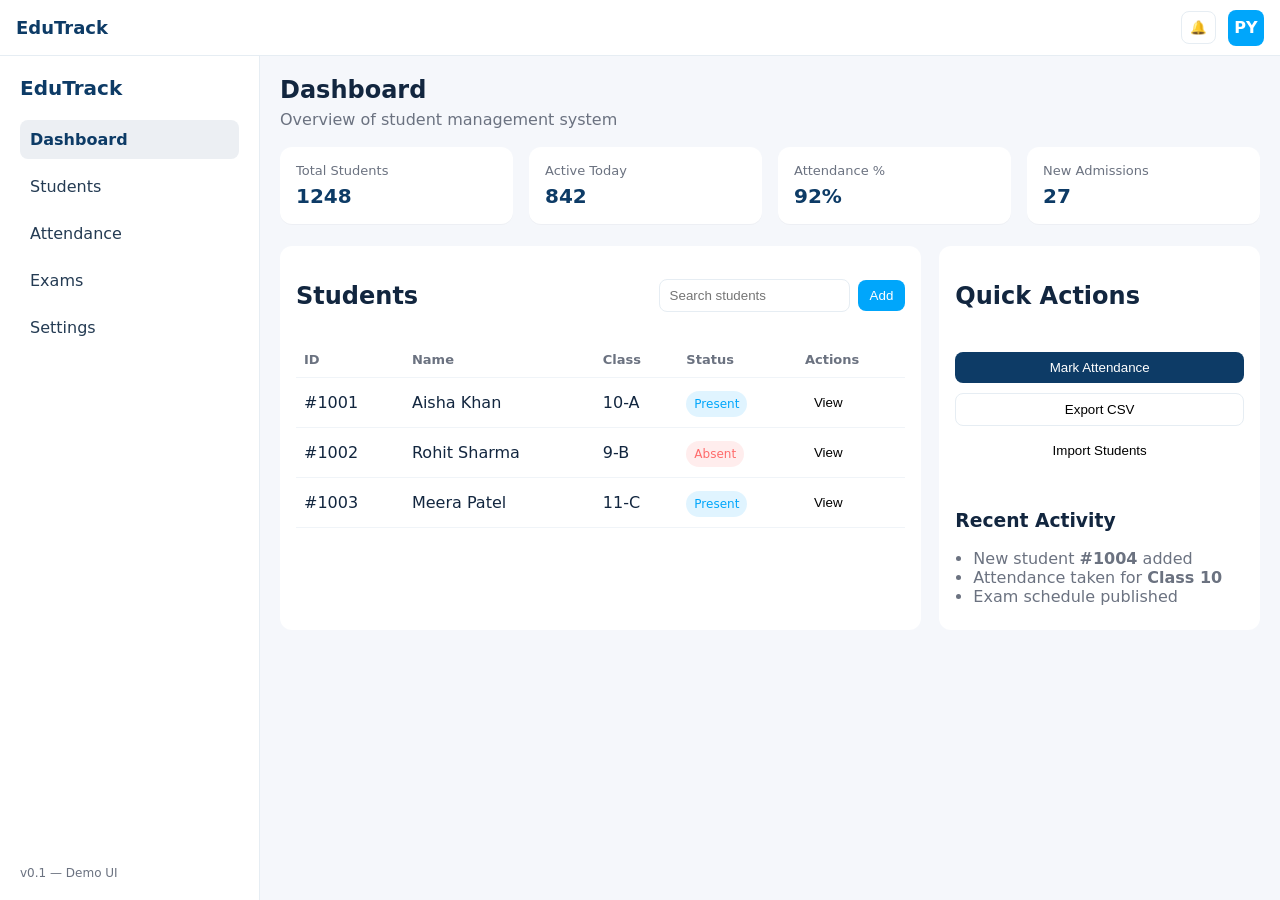
==== index.html @ ace6ba94 "pull" ====
<!doctype html>
<html lang="en">
<head>
  <meta charset="utf-8">
  <meta name="viewport" content="width=device-width,initial-scale=1">
  <title>Student Management — Dashboard</title>
  <link rel="stylesheet" href="styles.css">
</head>
<body>
  <header class="topbar">
    <button id="menuToggle" class="menu-btn" aria-label="Toggle menu">☰</button>
    <div class="brand">EduTrack</div>
    <div class="top-actions">
      <button class="icon-btn">🔔</button>
      <div class="avatar">PY</div>
    </div>
  </header>

  <div class="app">
    <aside class="sidebar" id="sidebar">
      <div class="logo">EduTrack</div>
      <nav>
        <a class="active">Dashboard</a>
        <a>Students</a>
        <a>Attendance</a>
        <a>Exams</a>
        <a>Settings</a>
      </nav>
      <div class="sidebar-footer">v0.1 — Demo UI</div>
    </aside>

    <main class="main">
      <section class="summary">
        <h1>Dashboard</h1>
        <p class="muted">Overview of student management system</p>

        <div class="cards">
          <div class="card">
            <div class="card-title">Total Students</div>
            <div class="card-value" data-target="1248">0</div>
          </div>

          <div class="card">
            <div class="card-title">Active Today</div>
            <div class="card-value" data-target="842">0</div>
          </div>

          <div class="card">
            <div class="card-title">Attendance %</div>
            <div class="card-value" data-target="92">0</div>
          </div>

          <div class="card">
            <div class="card-title">New Admissions</div>
            <div class="card-value" data-target="27">0</div>
          </div>
        </div>
      </section>

      <section class="panels">
        <div class="panel students-panel">
          <div class="panel-header">
            <h2>Students</h2>
            <div class="small-actions">
              <input placeholder="Search students" aria-label="Search">
              <button class="primary">Add</button>
            </div>
          </div>

          <div class="table-wrap">
            <table>
              <thead>
                <tr>
                  <th>ID</th>
                  <th>Name</th>
                  <th>Class</th>
                  <th>Status</th>
                  <th>Actions</th>
                </tr>
              </thead>
              <tbody>
                <tr>
                  <td>#1001</td>
                  <td>Aisha Khan</td>
                  <td>10-A</td>
                  <td><span class="status on">Present</span></td>
                  <td><button class="ghost">View</button></td>
                </tr>
                <tr>
                  <td>#1002</td>
                  <td>Rohit Sharma</td>
                  <td>9-B</td>
                  <td><span class="status off">Absent</span></td>
                  <td><button class="ghost">View</button></td>
                </tr>
                <tr>
                  <td>#1003</td>
                  <td>Meera Patel</td>
                  <td>11-C</td>
                  <td><span class="status on">Present</span></td>
                  <td><button class="ghost">View</button></td>
                </tr>
                <!-- more dummy rows -->
              </tbody>
            </table>
          </div>
        </div>

        <div class="panel side-panel">
          <div class="panel-header">
            <h2>Quick Actions</h2>
          </div>

          <div class="actions">
            <button class="primary full">Mark Attendance</button>
            <button class="outline full">Export CSV</button>
            <button class="ghost full">Import Students</button>
          </div>

          <div class="recent">
            <h3>Recent Activity</h3>
            <ul>
              <li>New student <strong>#1004</strong> added</li>
              <li>Attendance taken for <strong>Class 10</strong></li>
              <li>Exam schedule published</li>
            </ul>
          </div>
        </div>
      </section>

    </main>
  </div>

  <script src="script.js"></script>
</body>
</html>
---- styles.css ----
/* styles.css — Dashboard UI (clean, 3 brand colours, responsive) */
:root{
  --brand-1:#0d3b66; /* deep blue */
  --brand-2:#00a6fb; /* cyan */
  --brand-3:#ff6b6b; /* warm coral */
  --bg:#f5f7fb;
  --card:#ffffff;
  --muted:#6b7280;
}

*{box-sizing:border-box}
html,body{height:100%}
body{
  margin:0;font-family:Inter,ui-sans-serif,system-ui,-apple-system,"Segoe UI",Roboto,"Helvetica Neue",Arial;
  background:var(--bg);color:#12263f;
}
.topbar{
  height:56px;background:var(--card);display:flex;align-items:center;justify-content:space-between;padding:0 16px;border-bottom:1px solid #e6edf3;position:sticky;top:0;z-index:20
}
.brand{font-weight:700;color:var(--brand-1);font-size:18px}
.menu-btn{display:none;background:none;border:none;font-size:20px}
.top-actions{display:flex;align-items:center;gap:12px}
.icon-btn{background:none;border:1px solid #e6edf3;padding:8px;border-radius:8px}
.avatar{width:36px;height:36px;border-radius:8px;background:var(--brand-2);color:#fff;display:flex;align-items:center;justify-content:center;font-weight:700}

.app{display:flex;min-height:calc(100vh - 56px)}
.sidebar{
  width:260px;background:var(--card);padding:20px;border-right:1px solid #e6edf3;display:flex;flex-direction:column;gap:12px
}
.logo{font-weight:800;color:var(--brand-1);font-size:20px}
.sidebar nav{display:flex;flex-direction:column;gap:8px;margin-top:8px}
.sidebar nav a{padding:10px;border-radius:8px;color:#243b53;text-decoration:none;cursor:pointer}
.sidebar nav a.active{background:rgba(13,59,102,0.08);color:var(--brand-1);font-weight:600}
.sidebar-footer{margin-top:auto;font-size:12px;color:var(--muted)}

.main{flex:1;padding:20px}
.summary h1{margin:0;font-size:24px}
.muted{color:var(--muted);margin-top:6px}
.cards{display:grid;grid-template-columns:repeat(4,1fr);gap:16px;margin-top:18px}
.card{background:var(--card);padding:16px;border-radius:12px;box-shadow:0 1px 0 rgba(16,24,40,0.03)}
.card-title{font-size:13px;color:var(--muted)}
.card-value{font-size:20px;font-weight:700;margin-top:6px;color:var(--brand-1)}

.panels{display:grid;grid-template-columns:2fr 1fr;gap:18px;margin-top:22px}
.panel{background:var(--card);border-radius:12px;padding:16px}
.panel-header{display:flex;align-items:center;justify-content:space-between}
.small-actions{display:flex;gap:8px;align-items:center}
.small-actions input{padding:8px 10px;border-radius:8px;border:1px solid #e6edf3}
.small-actions .primary{background:var(--brand-2);border:none;color:#fff;padding:8px 12px;border-radius:8px}

.table-wrap{overflow:auto;margin-top:12px}
table{width:100%;border-collapse:collapse}
th,td{padding:10px 8px;text-align:left;border-bottom:1px solid #f0f4f8}
th{font-size:13px;color:var(--muted)}
.status{padding:6px 8px;border-radius:999px;font-size:12px}
.status.on{background:rgba(0,166,251,0.12);color:var(--brand-2)}
.status.off{background:rgba(255,107,107,0.12);color:var(--brand-3)}

.small-actions input{min-width:140px}
.ghost{background:none;border:1px solid transparent;padding:6px 8px;border-radius:8px}
.primary{background:var(--brand-1);color:#fff;padding:8px 12px;border-radius:8px;border:none}
.outline{background:none;border:1px solid #e6edf3;padding:8px 12px;border-radius:8px}
.full{width:100%;margin-top:10px}

.recent{margin-top:14px}
.recent ul{padding-left:18px;margin:8px 0;color:var(--muted)}

/* Side panel specific */
.side-panel{display:flex;flex-direction:column;gap:12px}
.actions{display:flex;flex-direction:column}

/* Responsive */
@media (max-width:900px){
  .cards{grid-template-columns:repeat(2,1fr)}
  .panels{grid-template-columns:1fr}
  .sidebar{position:fixed;left:-320px;top:56px;bottom:0;z-index:30;transition:left .22s}
  .menu-btn{display:block}
}

@media (max-width:520px){
  .cards{grid-template-columns:1fr}
  .topbar{padding:0 10px}
  .brand{font-size:16px}
  .sidebar{width:280px}
  .table-wrap table th, .table-wrap table td{padding:8px}
}

/* When sidebar open */
.sidebar.open{left:0}
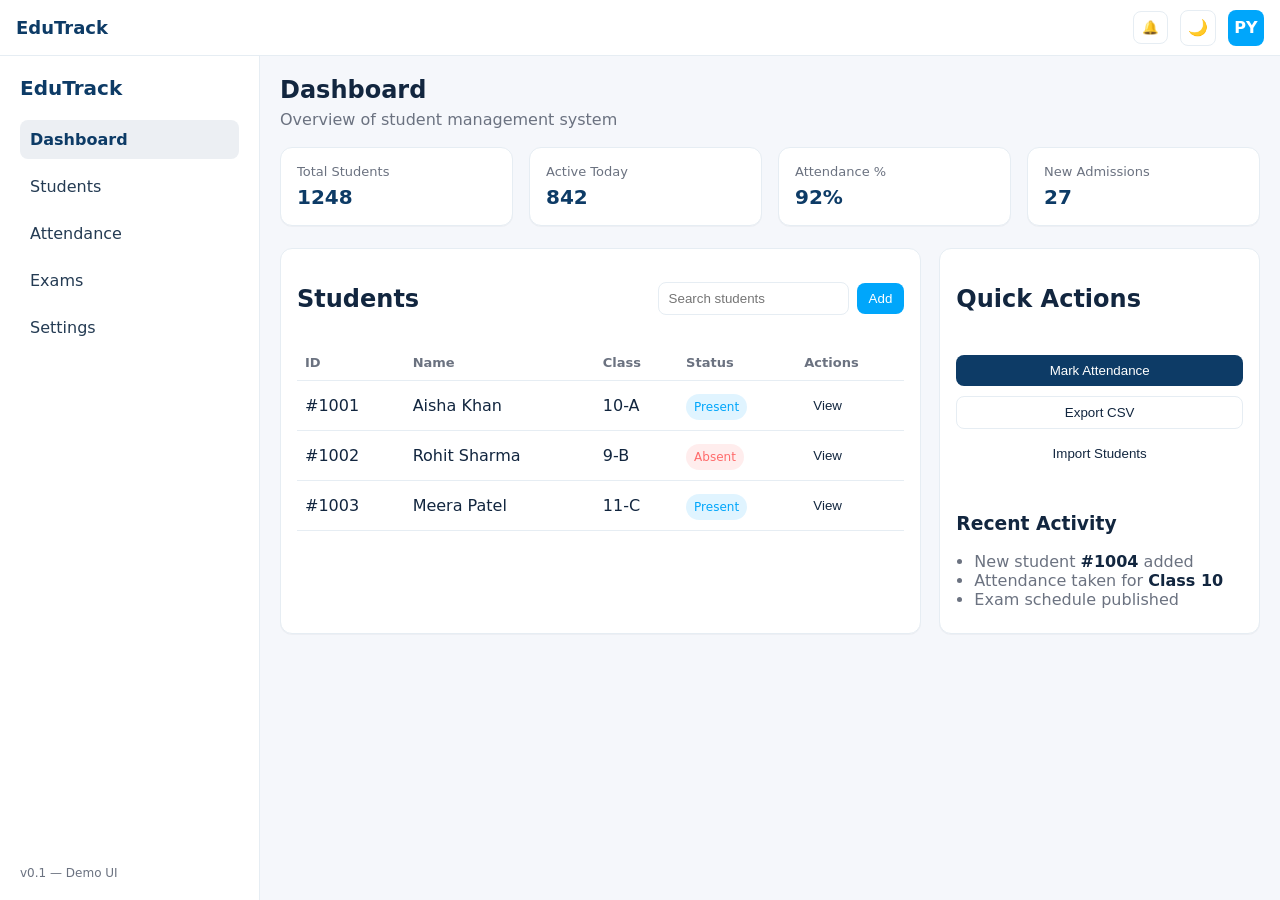
==== commit f1666435: "Add dark mode toggle and theme persistence to the student dashboard UI." ====
--- a/index.html
+++ b/index.html
@@ -11,7 +11,10 @@
     <button id="menuToggle" class="menu-btn" aria-label="Toggle menu">☰</button>
     <div class="brand">EduTrack</div>
     <div class="top-actions">
-      <button class="icon-btn">🔔</button>
+      <button class="icon-btn" aria-label="Notifications">🔔</button>
+      <button id="themeToggle" class="icon-btn theme-toggle" aria-label="Toggle dark mode" aria-pressed="false" title="Toggle dark mode">
+        <span class="theme-icon" aria-hidden="true">🌙</span>
+      </button>
       <div class="avatar">PY</div>
     </div>
   </header>
--- a/styles.css
+++ b/styles.css
@@ -5,65 +5,92 @@
   --brand-3:#ff6b6b; /* warm coral */
   --bg:#f5f7fb;
   --card:#ffffff;
+  --text:#12263f;
   --muted:#6b7280;
+  --panel-border:#e6edf3;
+  --input-bg:#ffffff;
+  --shadow:0 1px 0 rgba(16,24,40,0.03);
+  --sidebar-text:#243b53;
+  --status-on-bg:rgba(0,166,251,0.12);
+  --status-off-bg:rgba(255,107,107,0.12);
+}
+
+html[data-theme="dark"]{
+  --brand-1:#8ec5ff;
+  --brand-2:#38bdf8;
+  --brand-3:#ff8a80;
+  --bg:#050d1a;
+  --card:#0f172a;
+  --text:#e2e8f0;
+  --muted:#94a3b8;
+  --panel-border:#1f2a3a;
+  --input-bg:#111827;
+  --shadow:0 12px 24px rgba(2,6,23,0.45);
+  --sidebar-text:#dfeaf7;
+  --status-on-bg:rgba(56,189,248,0.15);
+  --status-off-bg:rgba(255,138,128,0.15);
 }
 
 *{box-sizing:border-box}
 html,body{height:100%}
 body{
   margin:0;font-family:Inter,ui-sans-serif,system-ui,-apple-system,"Segoe UI",Roboto,"Helvetica Neue",Arial;
-  background:var(--bg);color:#12263f;
+  background:var(--bg);color:var(--text);transition:background-color .2s ease,color .2s ease;
 }
 .topbar{
-  height:56px;background:var(--card);display:flex;align-items:center;justify-content:space-between;padding:0 16px;border-bottom:1px solid #e6edf3;position:sticky;top:0;z-index:20
+  height:56px;background:var(--card);display:flex;align-items:center;justify-content:space-between;padding:0 16px;border-bottom:1px solid var(--panel-border);position:sticky;top:0;z-index:20
 }
 .brand{font-weight:700;color:var(--brand-1);font-size:18px}
-.menu-btn{display:none;background:none;border:none;font-size:20px}
+.menu-btn{display:none;background:none;border:none;font-size:20px;color:var(--text);cursor:pointer}
 .top-actions{display:flex;align-items:center;gap:12px}
-.icon-btn{background:none;border:1px solid #e6edf3;padding:8px;border-radius:8px}
+.icon-btn{background:var(--card);border:1px solid var(--panel-border);padding:8px;border-radius:8px;color:var(--text);cursor:pointer;display:inline-flex;align-items:center;justify-content:center;transition:background-color .2s ease,color .2s ease}
+.theme-toggle{width:36px;height:36px;padding:0}
+.theme-icon{font-size:16px;line-height:1}
 .avatar{width:36px;height:36px;border-radius:8px;background:var(--brand-2);color:#fff;display:flex;align-items:center;justify-content:center;font-weight:700}
 
 .app{display:flex;min-height:calc(100vh - 56px)}
 .sidebar{
-  width:260px;background:var(--card);padding:20px;border-right:1px solid #e6edf3;display:flex;flex-direction:column;gap:12px
+  width:260px;background:var(--card);padding:20px;border-right:1px solid var(--panel-border);display:flex;flex-direction:column;gap:12px;transition:background-color .2s ease,border-color .2s ease;
 }
 .logo{font-weight:800;color:var(--brand-1);font-size:20px}
 .sidebar nav{display:flex;flex-direction:column;gap:8px;margin-top:8px}
-.sidebar nav a{padding:10px;border-radius:8px;color:#243b53;text-decoration:none;cursor:pointer}
+.sidebar nav a{padding:10px;border-radius:8px;color:var(--sidebar-text);text-decoration:none;cursor:pointer}
 .sidebar nav a.active{background:rgba(13,59,102,0.08);color:var(--brand-1);font-weight:600}
+html[data-theme="dark"] .sidebar nav a.active{background:rgba(142,197,255,0.10)}
 .sidebar-footer{margin-top:auto;font-size:12px;color:var(--muted)}
 
 .main{flex:1;padding:20px}
-.summary h1{margin:0;font-size:24px}
+.summary h1{margin:0;font-size:24px;color:var(--text)}
 .muted{color:var(--muted);margin-top:6px}
 .cards{display:grid;grid-template-columns:repeat(4,1fr);gap:16px;margin-top:18px}
-.card{background:var(--card);padding:16px;border-radius:12px;box-shadow:0 1px 0 rgba(16,24,40,0.03)}
+.card{background:var(--card);padding:16px;border-radius:12px;box-shadow:var(--shadow);border:1px solid var(--panel-border)}
 .card-title{font-size:13px;color:var(--muted)}
 .card-value{font-size:20px;font-weight:700;margin-top:6px;color:var(--brand-1)}
 
 .panels{display:grid;grid-template-columns:2fr 1fr;gap:18px;margin-top:22px}
-.panel{background:var(--card);border-radius:12px;padding:16px}
+.panel{background:var(--card);border:1px solid var(--panel-border);border-radius:12px;padding:16px;box-shadow:var(--shadow)}
 .panel-header{display:flex;align-items:center;justify-content:space-between}
 .small-actions{display:flex;gap:8px;align-items:center}
-.small-actions input{padding:8px 10px;border-radius:8px;border:1px solid #e6edf3}
+.small-actions input{padding:8px 10px;border-radius:8px;border:1px solid var(--panel-border);background:var(--input-bg);color:var(--text)}
 .small-actions .primary{background:var(--brand-2);border:none;color:#fff;padding:8px 12px;border-radius:8px}
 
 .table-wrap{overflow:auto;margin-top:12px}
 table{width:100%;border-collapse:collapse}
-th,td{padding:10px 8px;text-align:left;border-bottom:1px solid #f0f4f8}
+th,td{padding:10px 8px;text-align:left;border-bottom:1px solid var(--panel-border);color:var(--text)}
 th{font-size:13px;color:var(--muted)}
 .status{padding:6px 8px;border-radius:999px;font-size:12px}
-.status.on{background:rgba(0,166,251,0.12);color:var(--brand-2)}
-.status.off{background:rgba(255,107,107,0.12);color:var(--brand-3)}
+.status.on{background:var(--status-on-bg);color:var(--brand-2)}
+.status.off{background:var(--status-off-bg);color:var(--brand-3)}
 
 .small-actions input{min-width:140px}
-.ghost{background:none;border:1px solid transparent;padding:6px 8px;border-radius:8px}
-.primary{background:var(--brand-1);color:#fff;padding:8px 12px;border-radius:8px;border:none}
-.outline{background:none;border:1px solid #e6edf3;padding:8px 12px;border-radius:8px}
+.ghost{background:none;border:1px solid transparent;padding:6px 8px;border-radius:8px;color:var(--text);cursor:pointer}
+.primary{background:var(--brand-1);color:#fff;padding:8px 12px;border-radius:8px;border:none;cursor:pointer}
+.outline{background:none;border:1px solid var(--panel-border);padding:8px 12px;border-radius:8px;color:var(--text);cursor:pointer}
 .full{width:100%;margin-top:10px}
 
 .recent{margin-top:14px}
 .recent ul{padding-left:18px;margin:8px 0;color:var(--muted)}
+.recent strong{color:var(--text)}
 
 /* Side panel specific */
 .side-panel{display:flex;flex-direction:column;gap:12px}
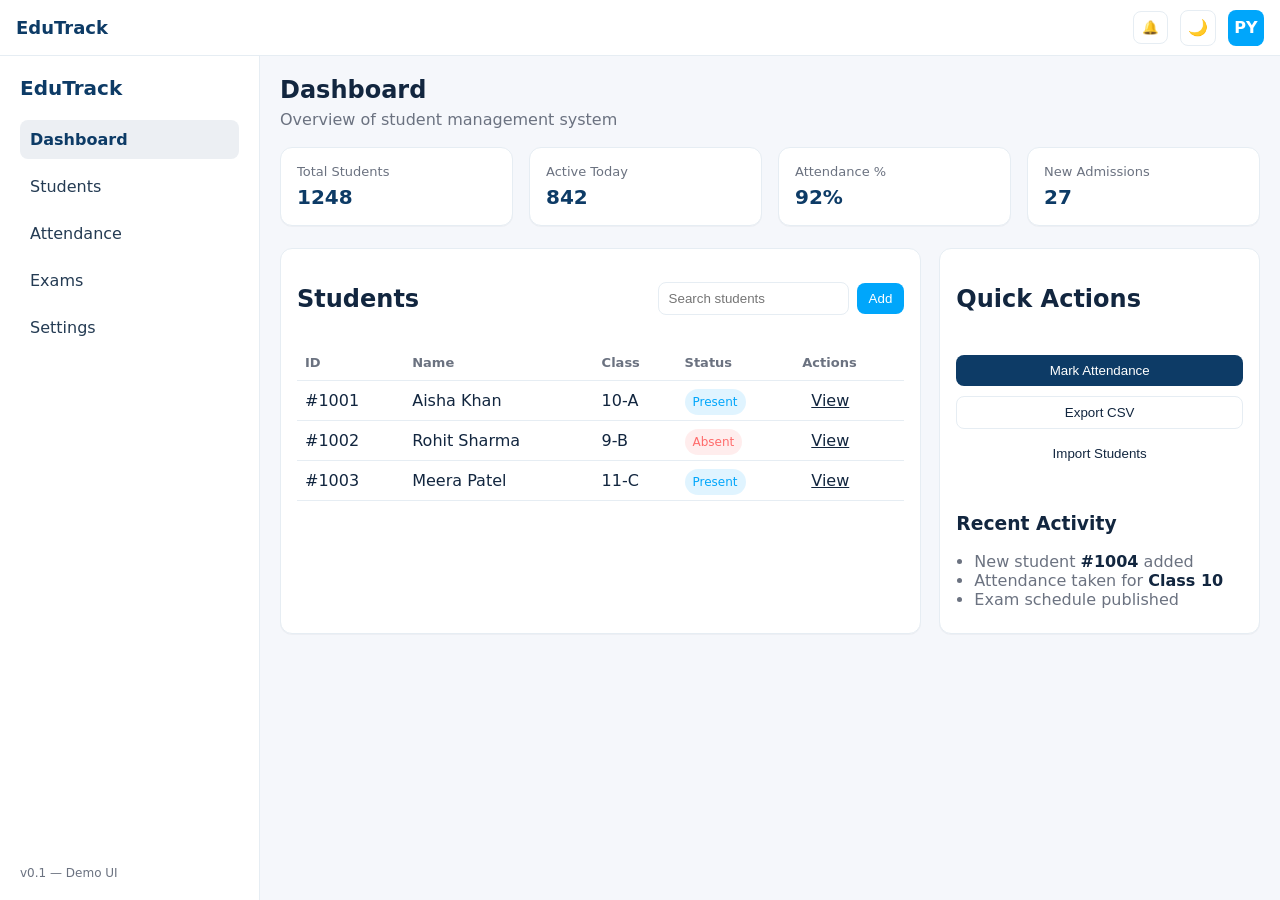
==== commit 292f1c72: "Fix: wire up Students nav and View actions to student.html so student page opens from dashboard" ====
--- a/index.html
+++ b/index.html
@@ -23,11 +23,11 @@
     <aside class="sidebar" id="sidebar">
       <div class="logo">EduTrack</div>
       <nav>
-        <a class="active">Dashboard</a>
-        <a>Students</a>
-        <a>Attendance</a>
-        <a>Exams</a>
-        <a>Settings</a>
+        <a class="active" href="index.html">Dashboard</a>
+        <a href="student.html">Students</a>
+        <a href="#">Attendance</a>
+        <a href="#">Exams</a>
+        <a href="#">Settings</a>
       </nav>
       <div class="sidebar-footer">v0.1 — Demo UI</div>
     </aside>
@@ -87,21 +87,21 @@
                   <td>Aisha Khan</td>
                   <td>10-A</td>
                   <td><span class="status on">Present</span></td>
-                  <td><button class="ghost">View</button></td>
+                  <td><a class="ghost" href="student.html">View</a></td>
                 </tr>
                 <tr>
                   <td>#1002</td>
                   <td>Rohit Sharma</td>
                   <td>9-B</td>
                   <td><span class="status off">Absent</span></td>
-                  <td><button class="ghost">View</button></td>
+                  <td><a class="ghost" href="student.html">View</a></td>
                 </tr>
                 <tr>
                   <td>#1003</td>
                   <td>Meera Patel</td>
                   <td>11-C</td>
                   <td><span class="status on">Present</span></td>
-                  <td><button class="ghost">View</button></td>
+                  <td><a class="ghost" href="student.html">View</a></td>
                 </tr>
                 <!-- more dummy rows -->
               </tbody>
